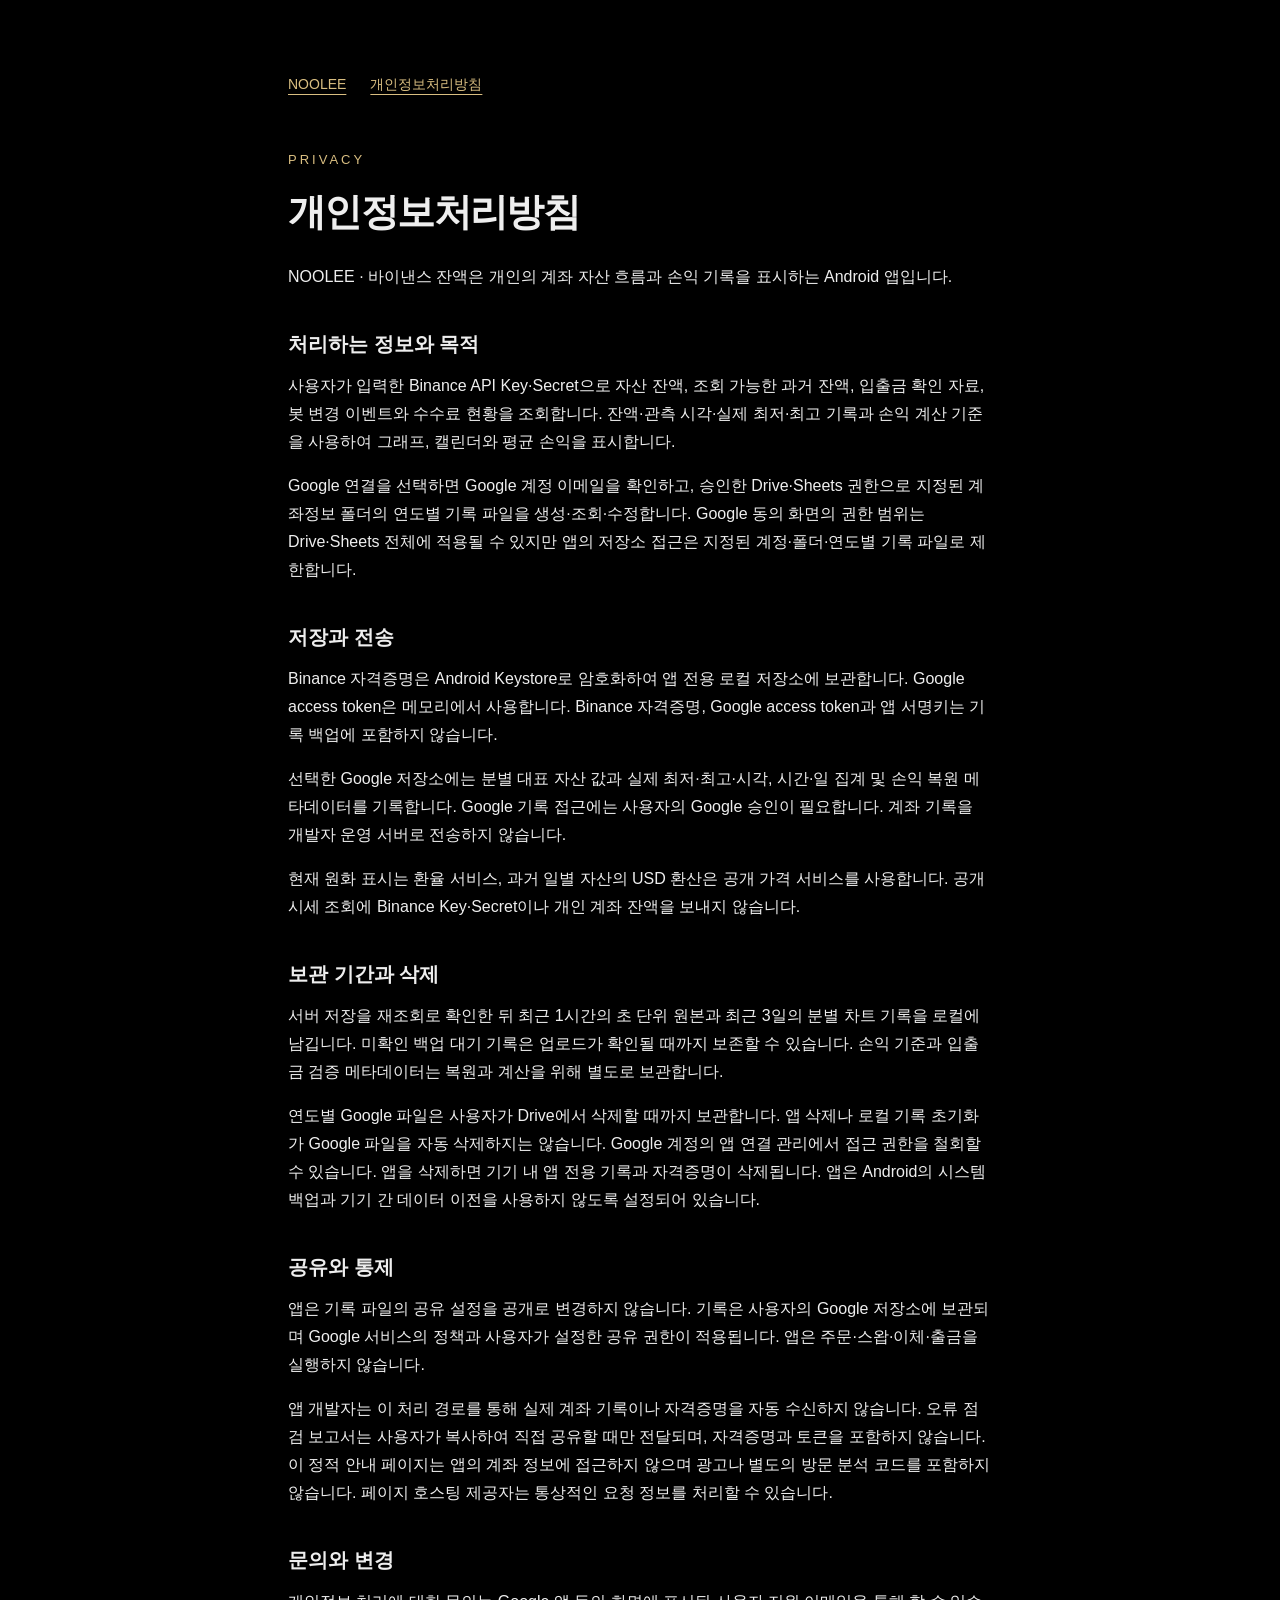
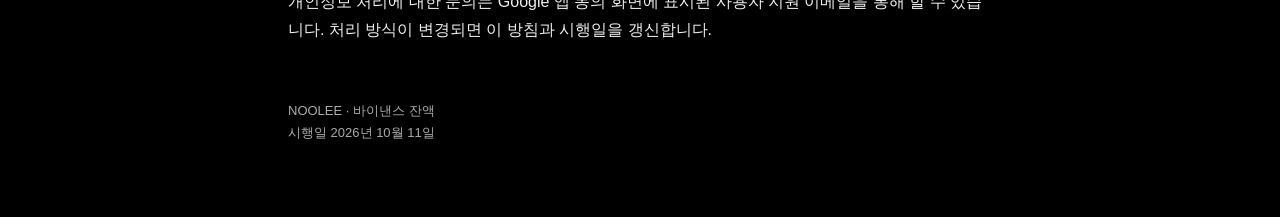
==== privacy.html @ c3b1748e "Publish NOOLEE app introduction and privacy policy" ====
<!doctype html>
<html lang="ko"><head><meta charset="utf-8"><meta name="viewport" content="width=device-width,initial-scale=1"><title>개인정보처리방침 · NOOLEE</title><link rel="stylesheet" href="style.css"></head>
<body><main><nav><a href="index.html">NOOLEE</a><a href="privacy.html">개인정보처리방침</a></nav><p class="eyebrow">PRIVACY</p><h1>개인정보처리방침</h1>
<p>NOOLEE · 바이낸스 잔액은 개인의 계좌 자산 흐름과 손익 기록을 표시하는 Android 앱입니다.</p>
<h2>처리하는 정보와 목적</h2><p>사용자가 입력한 Binance API Key·Secret으로 자산 잔액, 조회 가능한 과거 잔액, 입출금 확인 자료, 봇 변경 이벤트와 수수료 현황을 조회합니다. 잔액·관측 시각·실제 최저·최고 기록과 손익 계산 기준을 사용하여 그래프, 캘린더와 평균 손익을 표시합니다.</p>
<p>Google 연결을 선택하면 Google 계정 이메일을 확인하고, 승인한 Drive·Sheets 권한으로 지정된 계좌정보 폴더의 연도별 기록 파일을 생성·조회·수정합니다. Google 동의 화면의 권한 범위는 Drive·Sheets 전체에 적용될 수 있지만 앱의 저장소 접근은 지정된 계정·폴더·연도별 기록 파일로 제한합니다.</p>
<h2>저장과 전송</h2><p>Binance 자격증명은 Android Keystore로 암호화하여 앱 전용 로컬 저장소에 보관합니다. Google access token은 메모리에서 사용합니다. Binance 자격증명, Google access token과 앱 서명키는 기록 백업에 포함하지 않습니다.</p>
<p>선택한 Google 저장소에는 분별 대표 자산 값과 실제 최저·최고·시각, 시간·일 집계 및 손익 복원 메타데이터를 기록합니다. Google 기록 접근에는 사용자의 Google 승인이 필요합니다. 계좌 기록을 개발자 운영 서버로 전송하지 않습니다.</p>
<p>현재 원화 표시는 환율 서비스, 과거 일별 자산의 USD 환산은 공개 가격 서비스를 사용합니다. 공개 시세 조회에 Binance Key·Secret이나 개인 계좌 잔액을 보내지 않습니다.</p>
<h2>보관 기간과 삭제</h2><p>서버 저장을 재조회로 확인한 뒤 최근 1시간의 초 단위 원본과 최근 3일의 분별 차트 기록을 로컬에 남깁니다. 미확인 백업 대기 기록은 업로드가 확인될 때까지 보존할 수 있습니다. 손익 기준과 입출금 검증 메타데이터는 복원과 계산을 위해 별도로 보관합니다.</p>
<p>연도별 Google 파일은 사용자가 Drive에서 삭제할 때까지 보관합니다. 앱 삭제나 로컬 기록 초기화가 Google 파일을 자동 삭제하지는 않습니다. Google 계정의 앱 연결 관리에서 접근 권한을 철회할 수 있습니다. 앱을 삭제하면 기기 내 앱 전용 기록과 자격증명이 삭제됩니다. 앱은 Android의 시스템 백업과 기기 간 데이터 이전을 사용하지 않도록 설정되어 있습니다.</p>
<h2>공유와 통제</h2><p>앱은 기록 파일의 공유 설정을 공개로 변경하지 않습니다. 기록은 사용자의 Google 저장소에 보관되며 Google 서비스의 정책과 사용자가 설정한 공유 권한이 적용됩니다. 앱은 주문·스왑·이체·출금을 실행하지 않습니다.</p>
<p>앱 개발자는 이 처리 경로를 통해 실제 계좌 기록이나 자격증명을 자동 수신하지 않습니다. 오류 점검 보고서는 사용자가 복사하여 직접 공유할 때만 전달되며, 자격증명과 토큰을 포함하지 않습니다. 이 정적 안내 페이지는 앱의 계좌 정보에 접근하지 않으며 광고나 별도의 방문 분석 코드를 포함하지 않습니다. 페이지 호스팅 제공자는 통상적인 요청 정보를 처리할 수 있습니다.</p>
<h2>문의와 변경</h2><p>개인정보 처리에 대한 문의는 Google 앱 동의 화면에 표시된 사용자 지원 이메일을 통해 할 수 있습니다. 처리 방식이 변경되면 이 방침과 시행일을 갱신합니다.</p>
<footer>NOOLEE · 바이낸스 잔액<br>시행일 2026년 10월 11일</footer></main></body></html>
---- style.css ----
*{box-sizing:border-box}html{color-scheme:dark}body{margin:0;background:#000;color:#eee;font:16px/1.75 -apple-system,BlinkMacSystemFont,"Noto Sans KR",sans-serif}main{max-width:760px;margin:auto;padding:72px 28px}a{color:#d9be81;text-underline-offset:5px}nav{display:flex;gap:24px;margin-bottom:52px;font-size:14px}h1{font-size:38px;line-height:1.35;letter-spacing:-1.6px;margin:0 0 24px}h2{font-size:20px;margin:36px 0 10px}p{margin:0 0 16px}.muted,footer{color:#aaa}.eyebrow{color:#d9be81;letter-spacing:3px;font-size:13px}.lead{font-size:22px}.panel{background:#121212;border:1px solid #252525;border-radius:24px;padding:24px;margin:28px 0}footer{margin-top:56px;font-size:13px}@media(max-width:480px){main{padding:38px 22px}h1{font-size:32px}.lead{font-size:19px}}
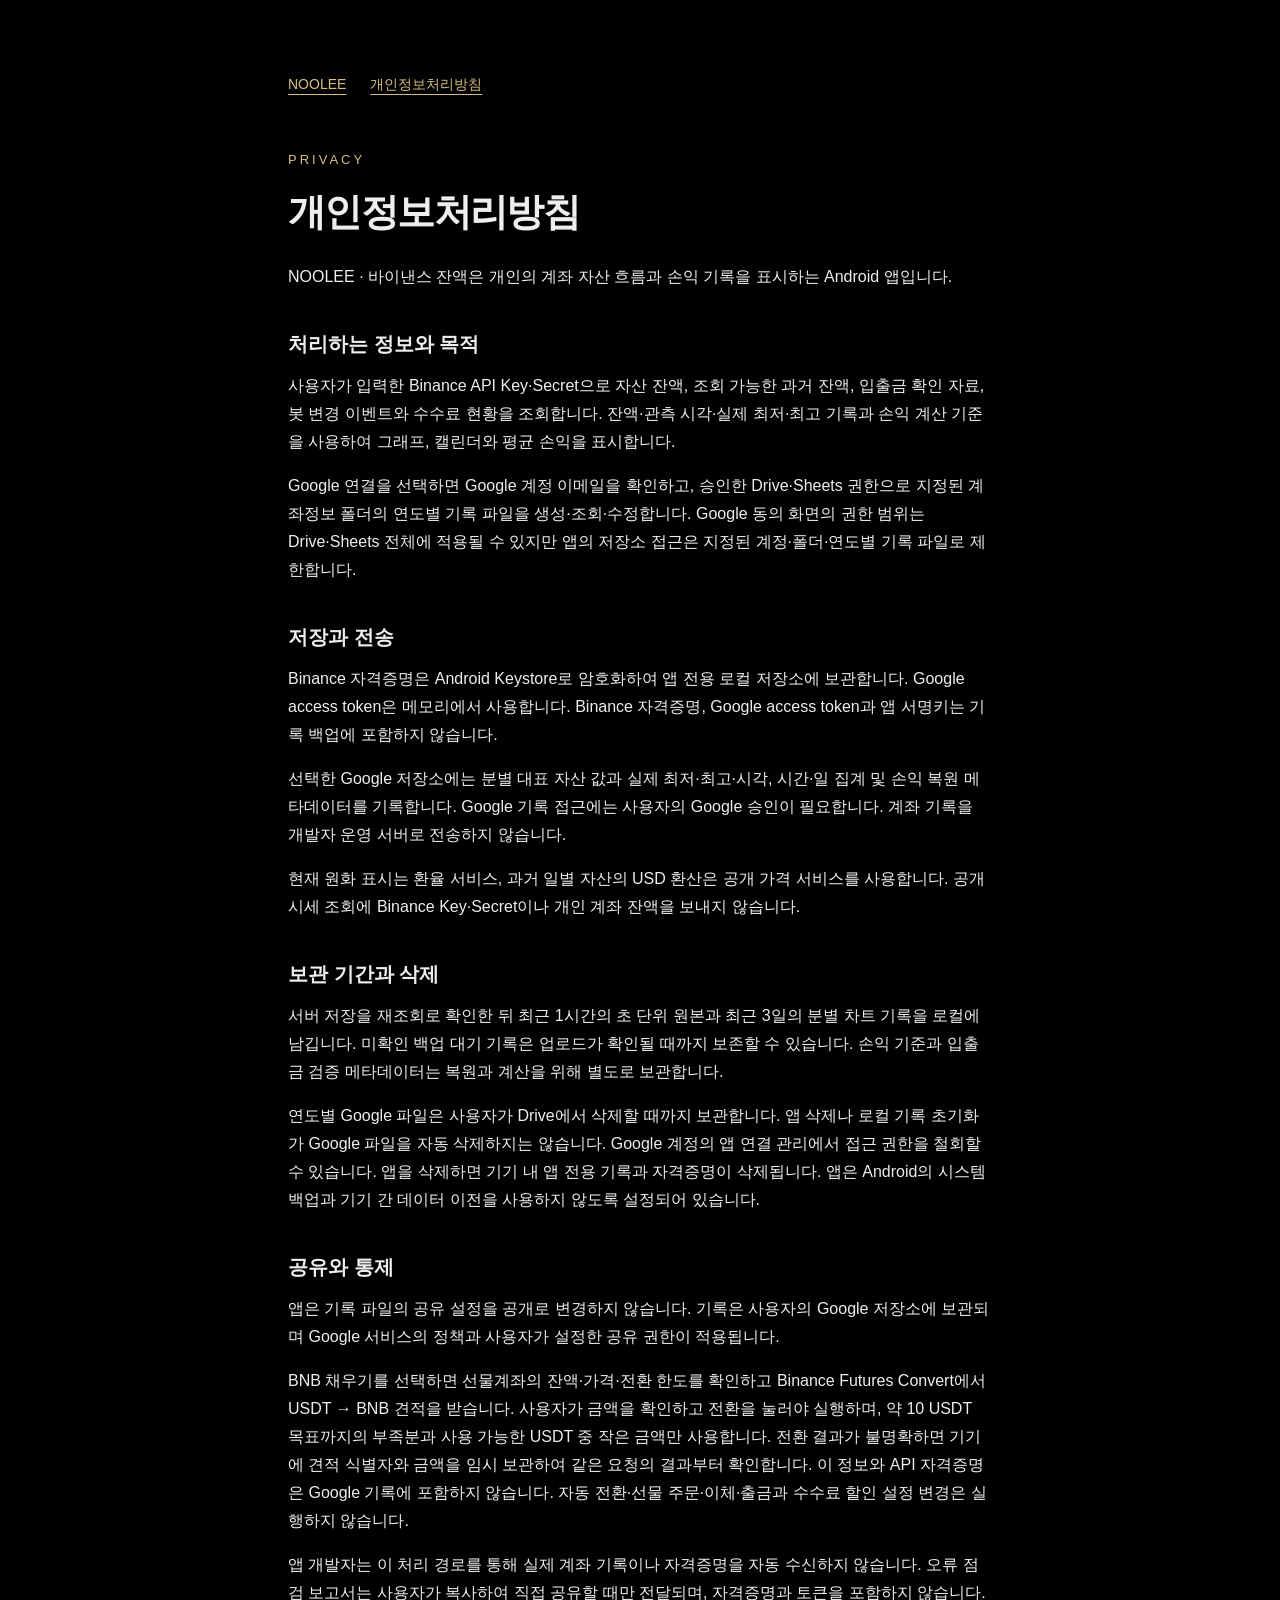
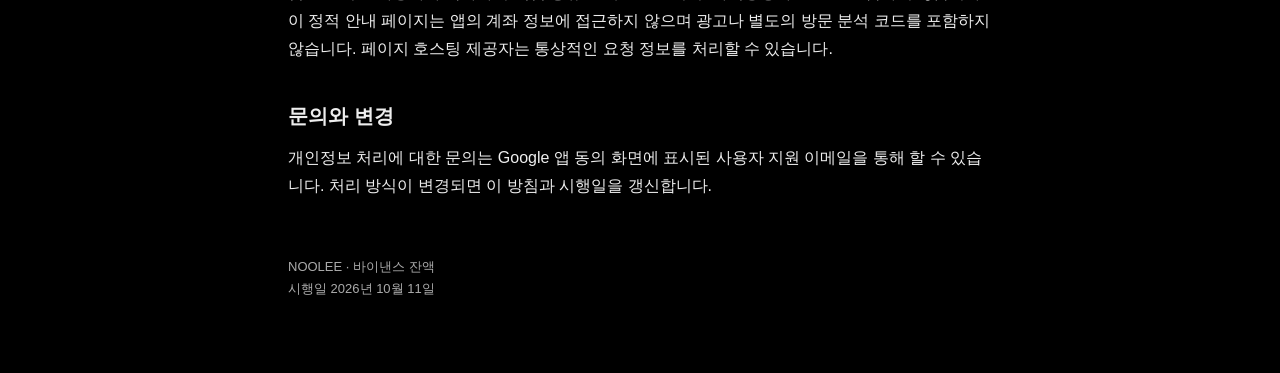
==== commit 1d8a313a: "Describe user-confirmed futures BNB top-up and order recovery" ====
--- a/privacy.html
+++ b/privacy.html
@@ -9,7 +9,8 @@
 <p>현재 원화 표시는 환율 서비스, 과거 일별 자산의 USD 환산은 공개 가격 서비스를 사용합니다. 공개 시세 조회에 Binance Key·Secret이나 개인 계좌 잔액을 보내지 않습니다.</p>
 <h2>보관 기간과 삭제</h2><p>서버 저장을 재조회로 확인한 뒤 최근 1시간의 초 단위 원본과 최근 3일의 분별 차트 기록을 로컬에 남깁니다. 미확인 백업 대기 기록은 업로드가 확인될 때까지 보존할 수 있습니다. 손익 기준과 입출금 검증 메타데이터는 복원과 계산을 위해 별도로 보관합니다.</p>
 <p>연도별 Google 파일은 사용자가 Drive에서 삭제할 때까지 보관합니다. 앱 삭제나 로컬 기록 초기화가 Google 파일을 자동 삭제하지는 않습니다. Google 계정의 앱 연결 관리에서 접근 권한을 철회할 수 있습니다. 앱을 삭제하면 기기 내 앱 전용 기록과 자격증명이 삭제됩니다. 앱은 Android의 시스템 백업과 기기 간 데이터 이전을 사용하지 않도록 설정되어 있습니다.</p>
-<h2>공유와 통제</h2><p>앱은 기록 파일의 공유 설정을 공개로 변경하지 않습니다. 기록은 사용자의 Google 저장소에 보관되며 Google 서비스의 정책과 사용자가 설정한 공유 권한이 적용됩니다. 앱은 주문·스왑·이체·출금을 실행하지 않습니다.</p>
+<h2>공유와 통제</h2><p>앱은 기록 파일의 공유 설정을 공개로 변경하지 않습니다. 기록은 사용자의 Google 저장소에 보관되며 Google 서비스의 정책과 사용자가 설정한 공유 권한이 적용됩니다.</p>
+<p>BNB 채우기를 선택하면 선물계좌의 잔액·가격·전환 한도를 확인하고 Binance Futures Convert에서 USDT → BNB 견적을 받습니다. 사용자가 금액을 확인하고 전환을 눌러야 실행하며, 약 10 USDT 목표까지의 부족분과 사용 가능한 USDT 중 작은 금액만 사용합니다. 전환 결과가 불명확하면 기기에 견적 식별자와 금액을 임시 보관하여 같은 요청의 결과부터 확인합니다. 이 정보와 API 자격증명은 Google 기록에 포함하지 않습니다. 자동 전환·선물 주문·이체·출금과 수수료 할인 설정 변경은 실행하지 않습니다.</p>
 <p>앱 개발자는 이 처리 경로를 통해 실제 계좌 기록이나 자격증명을 자동 수신하지 않습니다. 오류 점검 보고서는 사용자가 복사하여 직접 공유할 때만 전달되며, 자격증명과 토큰을 포함하지 않습니다. 이 정적 안내 페이지는 앱의 계좌 정보에 접근하지 않으며 광고나 별도의 방문 분석 코드를 포함하지 않습니다. 페이지 호스팅 제공자는 통상적인 요청 정보를 처리할 수 있습니다.</p>
 <h2>문의와 변경</h2><p>개인정보 처리에 대한 문의는 Google 앱 동의 화면에 표시된 사용자 지원 이메일을 통해 할 수 있습니다. 처리 방식이 변경되면 이 방침과 시행일을 갱신합니다.</p>
 <footer>NOOLEE · 바이낸스 잔액<br>시행일 2026년 10월 11일</footer></main></body></html>
